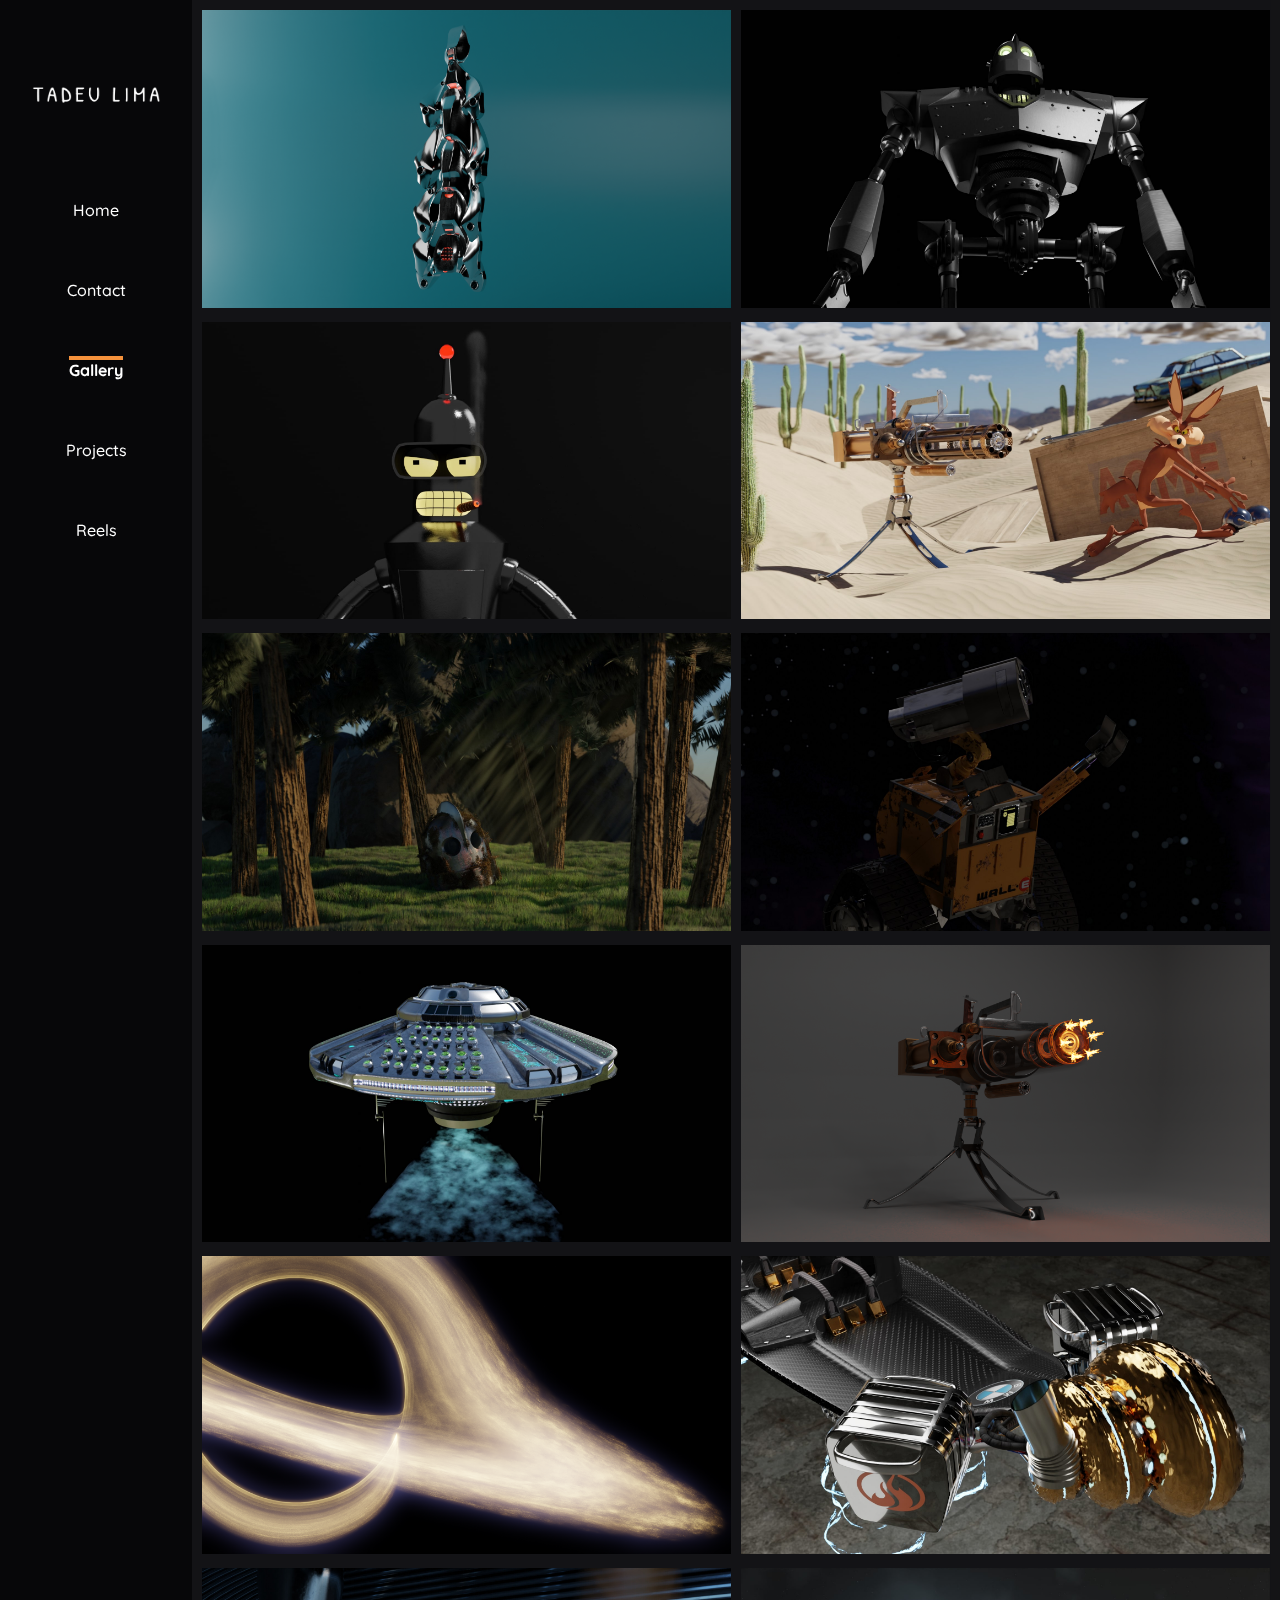
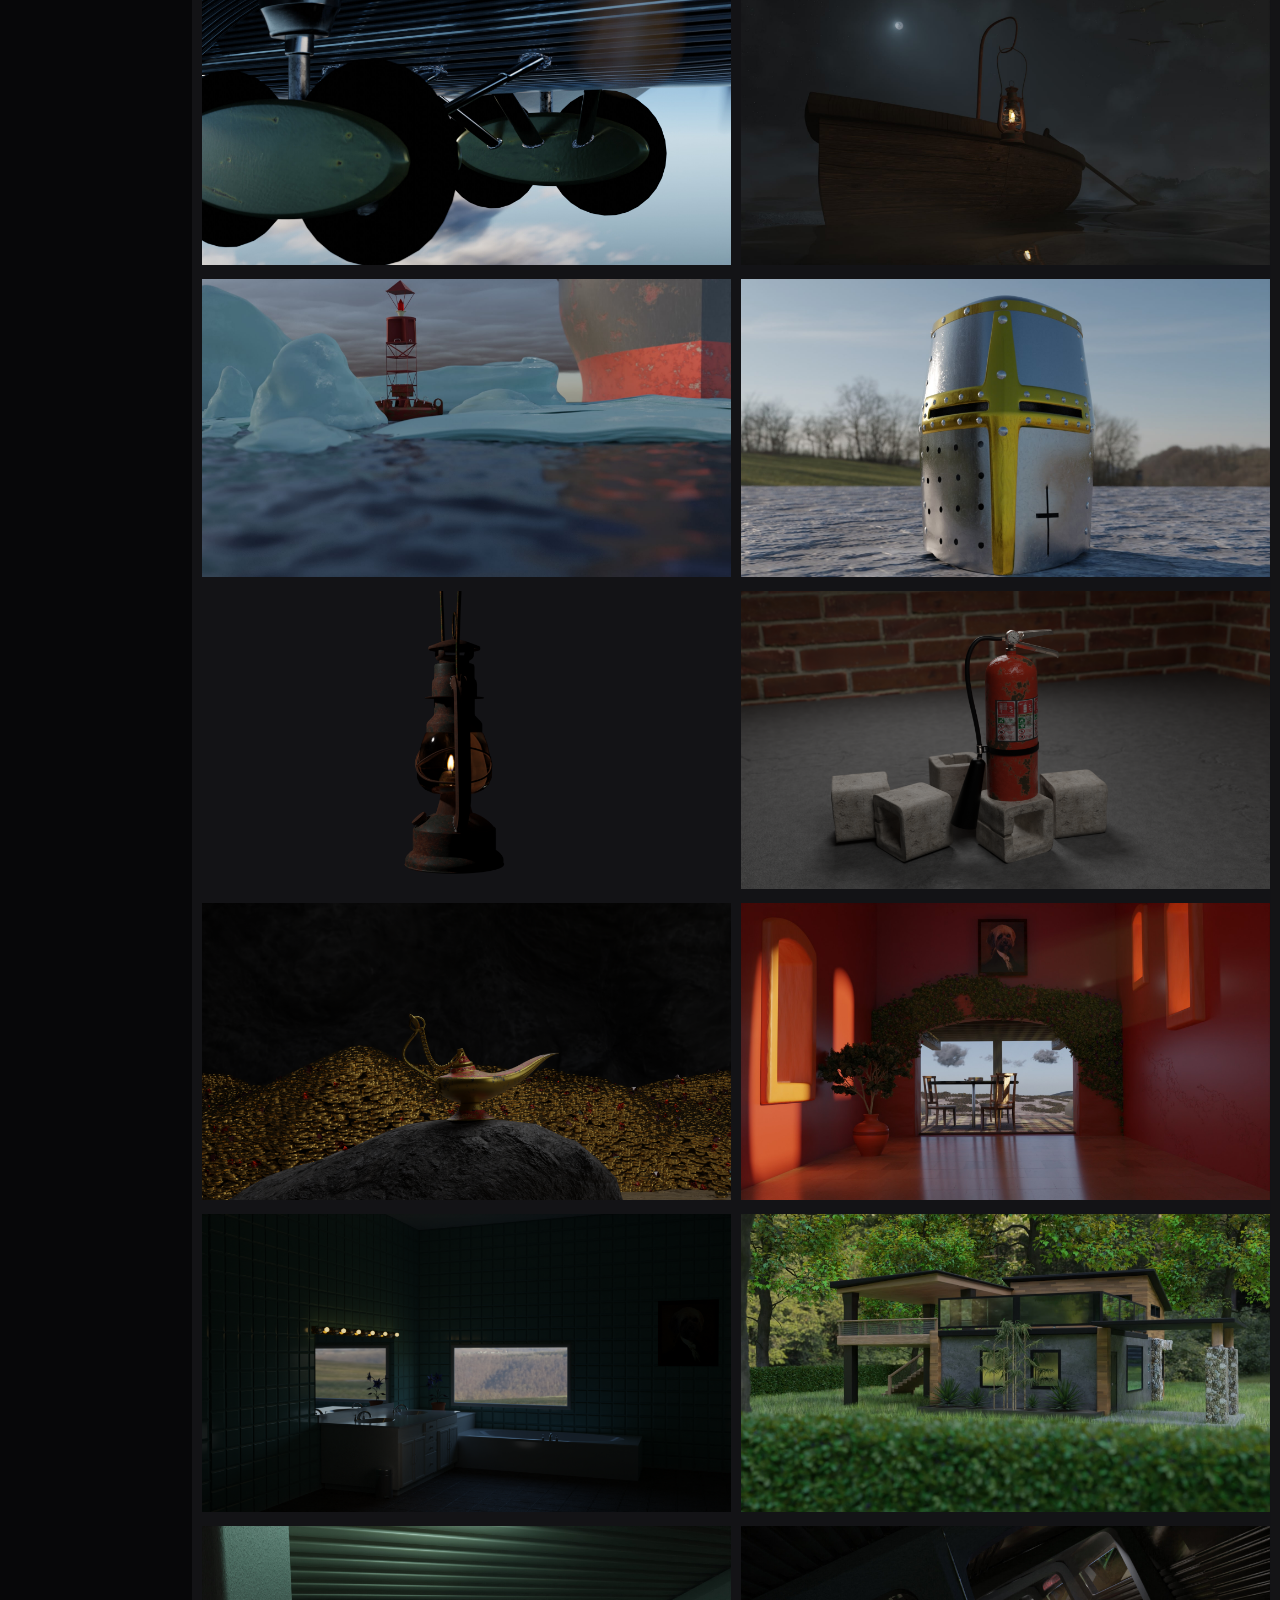
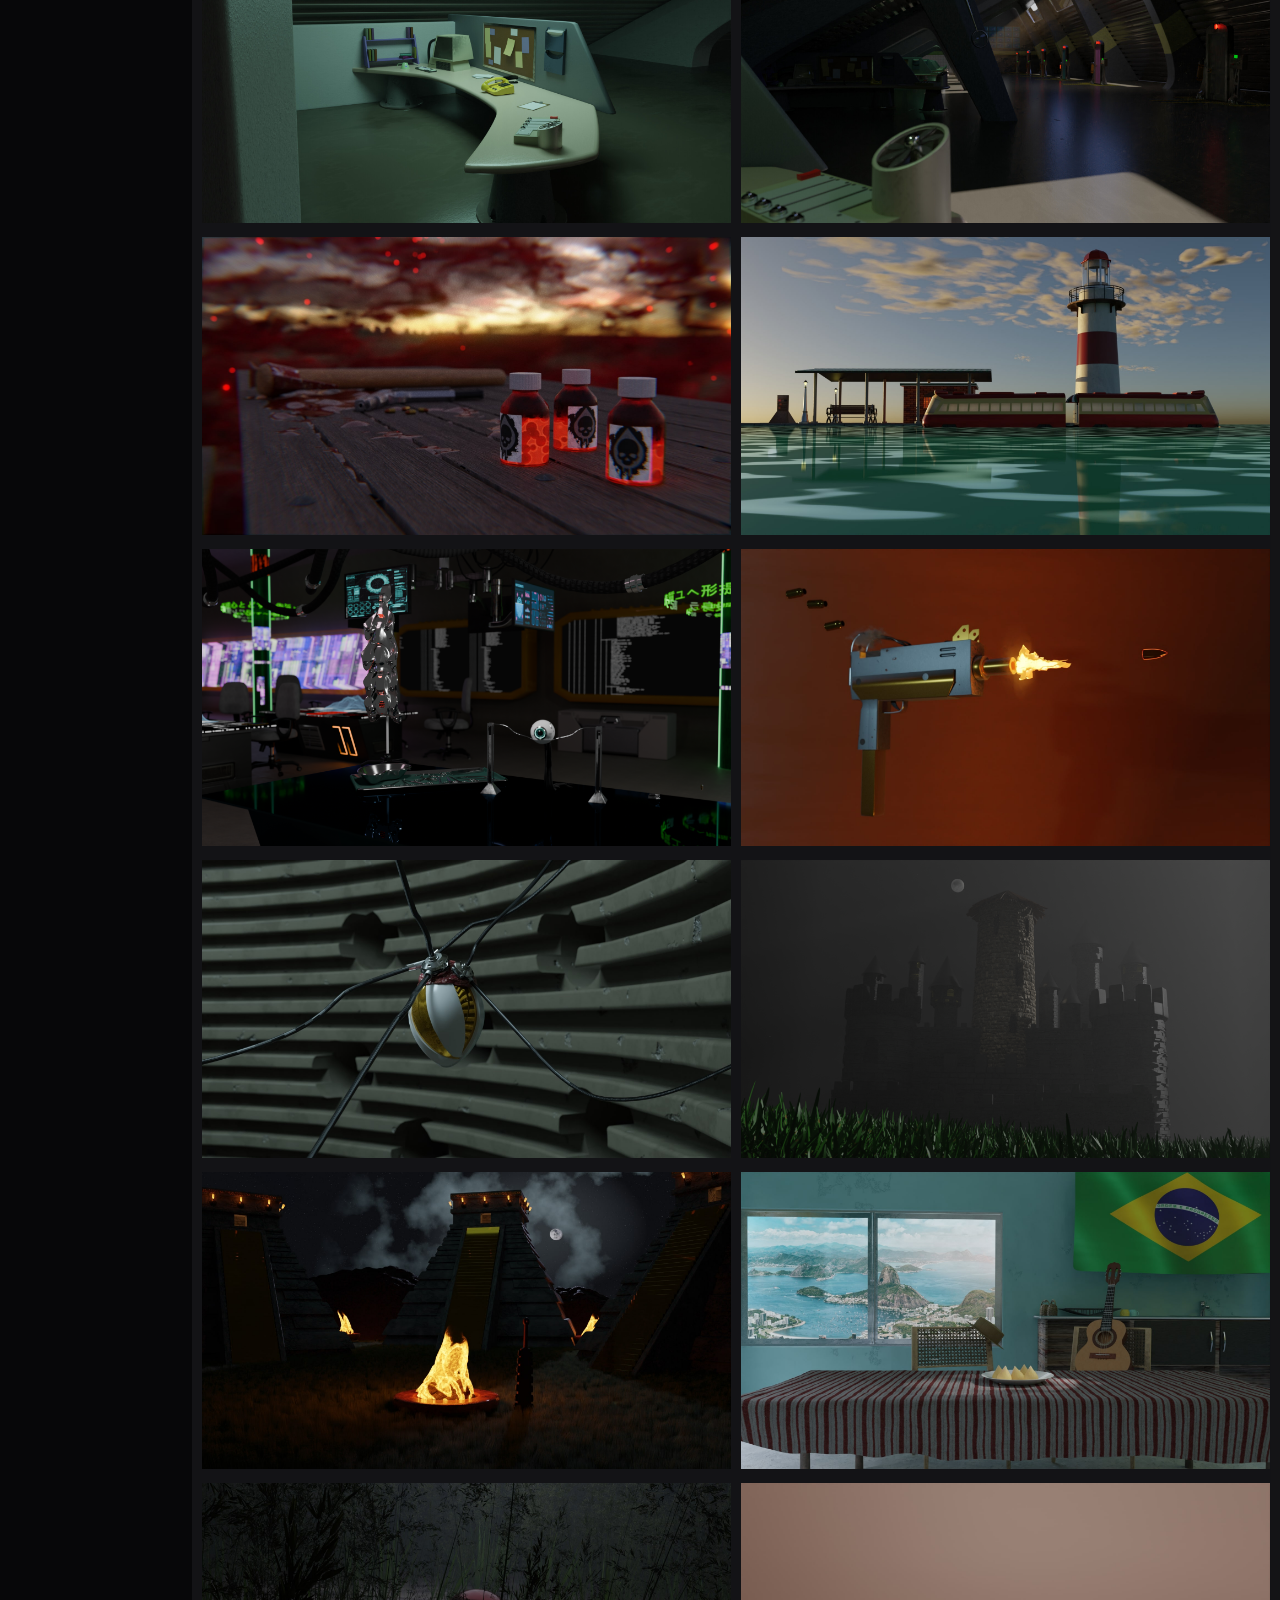
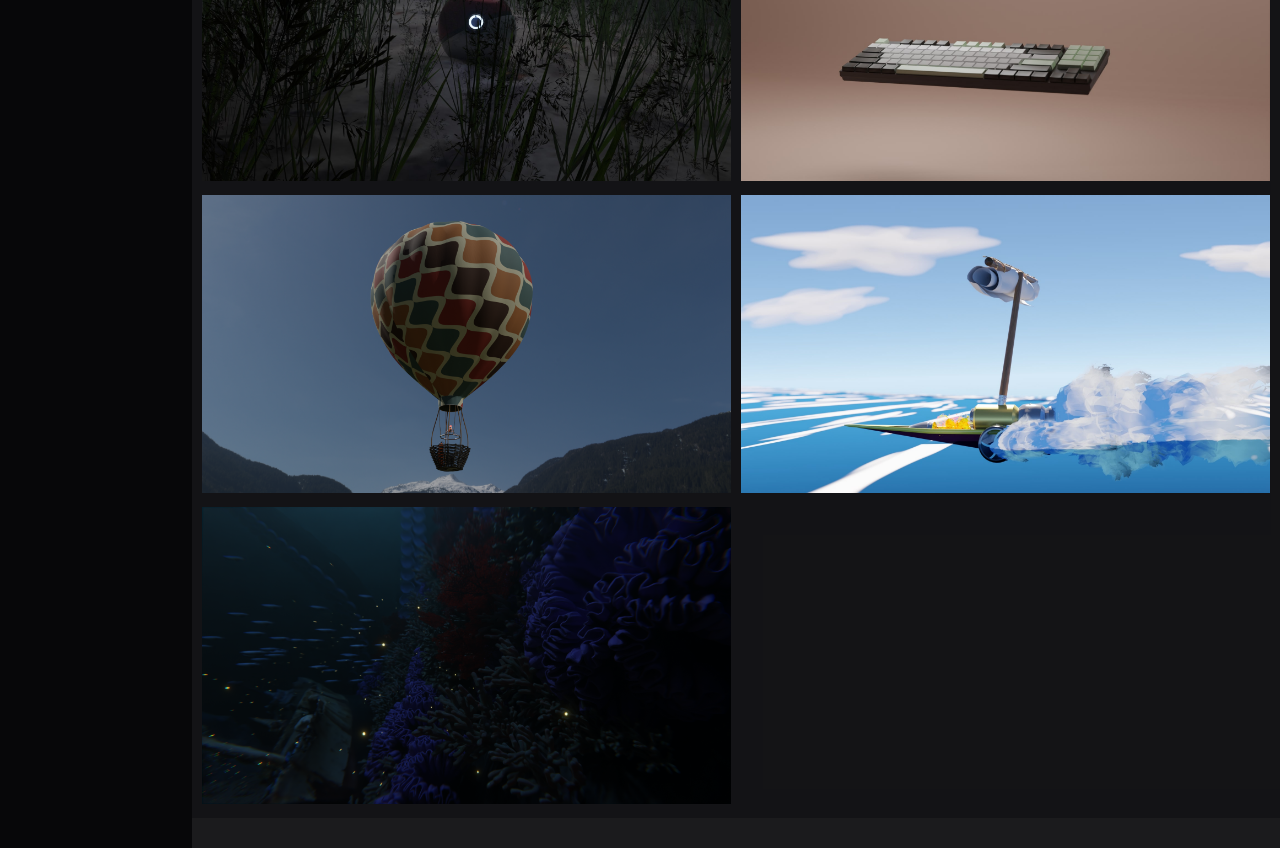
==== gallery/index.html @ 5e8dcda6 "first commit" ====
<!DOCTYPE html>
<html>
<head>
	<title>Two Wrapper Elements</title>
	<meta charset="UTF-8">
	<meta http-equiv="X-UA-Compatible" content="IE=edge">
	<meta name="viewport" content="width=device-width, initial-scale=1.0">
    <link rel="stylesheet" href="css/style.css">
    <link rel="preconnect" href="https://fonts.googleapis.com">
	<link rel="preconnect" href="https://fonts.gstatic.com" crossorigin>
	<link href="https://fonts.googleapis.com/css2?family=DM+Sans&display=swap" rel="stylesheet">
	<link rel="preconnect" href="https://fonts.googleapis.com">
	<link rel="preconnect" href="https://fonts.gstatic.com" crossorigin>
	<link href="https://fonts.googleapis.com/css2?family=DM+Sans&display=swap" rel="stylesheet">
	<link rel="preconnect" href="https://fonts.googleapis.com">
	<link rel="preconnect" href="https://fonts.gstatic.com" crossorigin>
	<link href="https://fonts.googleapis.com/css2?family=Quicksand:wght@300..700&display=swap" rel="stylesheet">
</head>
<body>
	<div class="wrapper-1">
		<div class="logo-container">
			<img src="../images/web_logo4.png">
		</div>
		<nav>
			<a href="../index.html">Home</a>
			<a href="../contact/index.html">Contact</a>
			<a href="../gallery/index.html"class="active">Gallery</a>
			<a href="../projects/index.html">Projects</a>
            <a href="../reels/index.html">Reels</a>

		</nav>

	</div>

		<div class="wrapper-2">

			<div class="img-grid">
				<div class="image-container img">
					<img src="../images/Sandevistan_Chrome.png">
				</div>
				<div class="image-container img">
					<img src="../images/IronGaint_welllit.jpg">
				</div>
				<div class="image-container img">
					<img src="../images/bender_face.jpg">
				</div>
				<div class="image-container img">
					<img src="../images/wile_shenanigans.jpg">
				</div>
				<div class="image-container img">
					<img src="../images/forgotten.jpg">
				</div>
				<div class="image-container img">
					<img src="../images/walle_closeup.jpg">
				</div>
				<div class="image-container img">
					<img src="../images/Galicen_ufo.jpg">
				</div>
				<div class="image-container img">
					<img src="../images/Gatling.png">
				</div>
				<div class="image-container img">
					<img src="../images/blackhole.png">
				</div>
				<div class="image-container img">
					<img src="../images/hoverwallpaper.jpg">
				</div>
				<div class="image-container img">
					<img src="../images/junkers_low.jpg">
				</div>
				<div class="image-container img">
					<img src="../images/Drifter.jpg">
				</div>
				<div class="image-container img">
					<img src="../images/buoy2.jpg">
				</div>
				<div class="image-container img">
					<img src="../images/helmr4.jpg">
				</div>
				<div class="image-container img">
					<img src="../images/oil lampp.png">
				</div>
				<div class="image-container img">
					<img src="../images/extinguisher.png">
				</div>
				<div class="image-container img">
					<img src="../images/lamp.jpg">
				</div>
				<div class="image-container img">
					<img src="../images/villa1.jpg">
				</div>
				<div class="image-container img">
					<img src="../images/Dreamhouse_bathroom.png">
				</div>
				<div class="image-container img">
					<img src="../images/houseconcept.jpg">
				</div>
				<div class="image-container img">
					<img src="../images/minc_desk.jpg">
				</div>
				<div class="image-container img">
					<img src="../images/screamroom.jpg">
				</div>
				<div class="image-container img">
					<img src="../images/State_Of_Decay.jpg">
				</div>
				<div class="image-container img">
					<img src="../images/seatrain_sundown.jpg">
				</div>
				<div class="image-container img">
					<img src="../images/Cyberoom.png">
				</div>
				<div class="image-container img">
					<img src="../images/UZI.jpg">
				</div>
				<div class="image-container img">
					<img src="../images/Cyber_Heart.jpg">
				</div>
				<div class="image-container img">
					<img src="../images/Mideival Castle.png">
				</div>
				<div class="image-container img">
					<img src="../images/AZtec_strong.jpg">
				</div>
				<div class="image-container img">
					<img src="../images/Hill_In_Brazil.jpg">
				</div>
				<div class="image-container img">
					<img src="../images/pokeball1.jpg">
				</div>
				<div class="image-container img">
					<img src="../images/keyboard.jpg">
				</div>
				<div class="image-container img">
					<img src="../images/airbaloon.png">
				</div>
				<div class="image-container img">
					<img src="../images/striker.jpg">
				</div>
				<div class="image-container img">
					<img src="../images/tentacles.png">
				</div>
				

			</div>

				<div id="carousel-modal" class="carousel-modal">
					<div class="carousel-container">
						<button id="prev-btn" class="prev">❮</button>
						<img id="carousel-image" src="" alt="Carousel Image">
						<button id="next-btn" class="next">❯</button>
						<button id="close-btn" class="close-btn">✖</button>
					</div>
				</div>

			</div>
		</div>

	<script>

		// Get elements
		const modal = document.getElementById("carousel-modal");
		const modalImage = document.getElementById("carousel-image");
		const closeBtn = document.getElementById("close-btn");
		const prevBtn = document.getElementById("prev-btn");
		const nextBtn = document.getElementById("next-btn");
		const galleryImages = document.querySelectorAll(".img-grid img");

		let currentIndex = 0;

		// Open modal
		galleryImages.forEach((img, index) => {
		img.addEventListener("click", () => {
			currentIndex = index;
			updateCarouselImage();
			modal.style.display = "flex";
		});
		});

		// Close modal
		closeBtn.addEventListener("click", () => {
		modal.style.display = "none";
		});

		// Navigate carousel
		prevBtn.addEventListener("click", () => {
		currentIndex = (currentIndex - 1 + galleryImages.length) % galleryImages.length;
		updateCarouselImage();
		});

		nextBtn.addEventListener("click", () => {
		currentIndex = (currentIndex + 1) % galleryImages.length;
		updateCarouselImage();
		});

		// Update carousel image
		function updateCarouselImage() {
		modalImage.src = galleryImages[currentIndex].src;
		}

		// Close modal on outside click
		modal.addEventListener("click", (e) => {
		if (e.target === modal) {
			modal.style.display = "none";
		}
		});

	</script>

</body>
</html>
---- gallery/css/style.css ----
body {
	margin: 0;
	padding: 0;
	display: grid;
	grid-template-columns: .6fr 3.4fr;
    grid-template-rows: 1fr;
	height: 100vh;
    background-color: rgba(20, 20, 22, 0.967);

}

.wrapper-1 { /* header */
    top: 0;
	background-color: #070709;
	padding: 15px;
	display: flex;
	flex-direction: column;
    height: 100%;
    position: sticky;
    z-index: 100;

}

.wrapper-2 {
    display: flex;
    flex-wrap: wrap;
    justify-content: center;
    align-items: stretch;
    flex-grow: 1; /* Fill remaining space */
    background-color: rgba(20, 20, 22, 0.967);
    margin-bottom: 0px;  
    height: 100%;
}

nav {
	display: flex;
	flex-direction: column;
	justify-content: center;
	align-items: center;
	color: white;
    position: sticky;
    top: 0;
    z-index: 100;
	font-family: "Quicksand", sans-serif;
	font-optical-sizing: auto;
	font-weight: 500;
	font-style: normal;

}

nav a {
	color: white;
	text-decoration: none;
	margin: 30px;
	font-size: 16px;
}

nav a.active {
	font-weight: bold;
	text-decoration: 4px overline rgb(245, 146, 60);
}

.logo-container {
	display: flex;
	flex-direction: column;
	width: 100%;
	height: 150px;
	align-self: center;
	margin-top: 5px;
}

.logo-container img {
	width: 100%;
	height: 100%;
	object-fit: contain;
}

.backhome{
	margin-left: 40px;
	margin-top:680px;
	width: auto;
	position: fixed;
}

.backhome h3{
	font-size: 18px;
	margin-top: 40px;
	color: aliceblue;
}

.Backto-container{
	display: block;
	block-size: fit-content;
	align-items: center;
	width: fit-content;
	rotate: 180deg;
	margin-left: 30px;

}

.img-grid {
	display: grid;
	grid-template-columns: repeat(auto-fit, minmax(350px, 1fr));
	gap: 10px;
	padding: 10px;
  }
  
  .image-container img {
	width: 100%;
	height: auto;
	cursor: pointer;
	transition: transform 0.3s;
  }
  
  .image-container img:hover {
	transform: scale(1.05);
  }
  


/*********************** CAROUSEL FUNCTIONALITY ************************/
.carousel-modal {
	display: none; /* Initially hidden */
	position: fixed;
	top: 0;
	left: 0;
	width: 100vw;
	height: 100vh;
	background-color: rgba(0, 0, 0, 0.9);
	z-index: 1000;
	align-items: center;
	justify-content: center;
  }
  
  .carousel-container {
	position: relative;
	max-width: 80%;
	max-height: 80%;
	display: flex;
	align-items: center;
	justify-content: space-between;
  }
  
  #carousel-image {
	max-width: 100%;
	max-height: 100%;
  }
  
  .close-btn {
	position: absolute;
	top: 20px;
	right: 20px;
	color: white;
	font-size: 30px;
	cursor: pointer;
  }
  
  .prev, .next {
	color: white;
	font-size: 30px;
	background: none;
	border: none;
	cursor: pointer;
	position: absolute;
	top: 50%;
	transform: translateY(-50%);
  }
  
  .prev {
	left: 10px;
  }
  
  .next {
	right: 10px;
  }

@media screen and (max-width: 600px) {
	body{
		grid-template-columns: 1fr;
		grid-template-rows: 20% auto;
		margin: 0;
		padding: 0;
		box-sizing: border-box;
		width: 100vw;
		height: 100vh;
	}

	.wrapper-1 { /* header, flex column with logo, and nav */ 
		top: 0;
		background-color: #070709;
		padding: 3px;
		display: flex;
		flex-direction: column;
		height: 100%;
		position: sticky;
		z-index: 100;
	
	}

    .wrapper-2 {
        display: flex;
        flex-direction: wrap;
        justify-content: center;
        align-items: stretch;
        height: 100%; /* Adjust the height as needed */
        background-color: rgba(20, 20, 22, 0.967);
    }

	nav {
		display: flex; /* this orients the nav into a row*/
		flex-direction: row;
		align-items: center;
		justify-content: center;
		color: white;
		height: auto;
		width: auto;
	}
	
	nav a {
		color: white;
		text-decoration: none;
		margin: 5px;
		font-size: 14px;
	}

    .logo-container {
		display: flex;
		flex-direction: row;
		width: auto;
		height: 80px;
		align-self: center;
	}
	
	.logo-container img {
		width: 100%;
		height: 100%;
		object-fit: contain;
	}

    .nav-links {
        position: absolute;
        top: 80px;
        width: 100%;
        background-color: #070709;
        height: calc(100);
        width: auto;
	}

    .grid-item img {
        width: 100%;
        height: auto;
        object-fit: cover;
        border-radius: 10px;
    }

    .img-grid {
        display: grid;
        grid-template-columns: 1fr;
        grid-template-rows: repeat(auto, auto);
        column-gap: 11px;
        row-gap: 12px;
        height: auto;
        width: 100%;
        margin-top: 15px;
    }

    .image-container img {
        width: 100%;
        height: auto;
        object-fit: cover;
    }
}
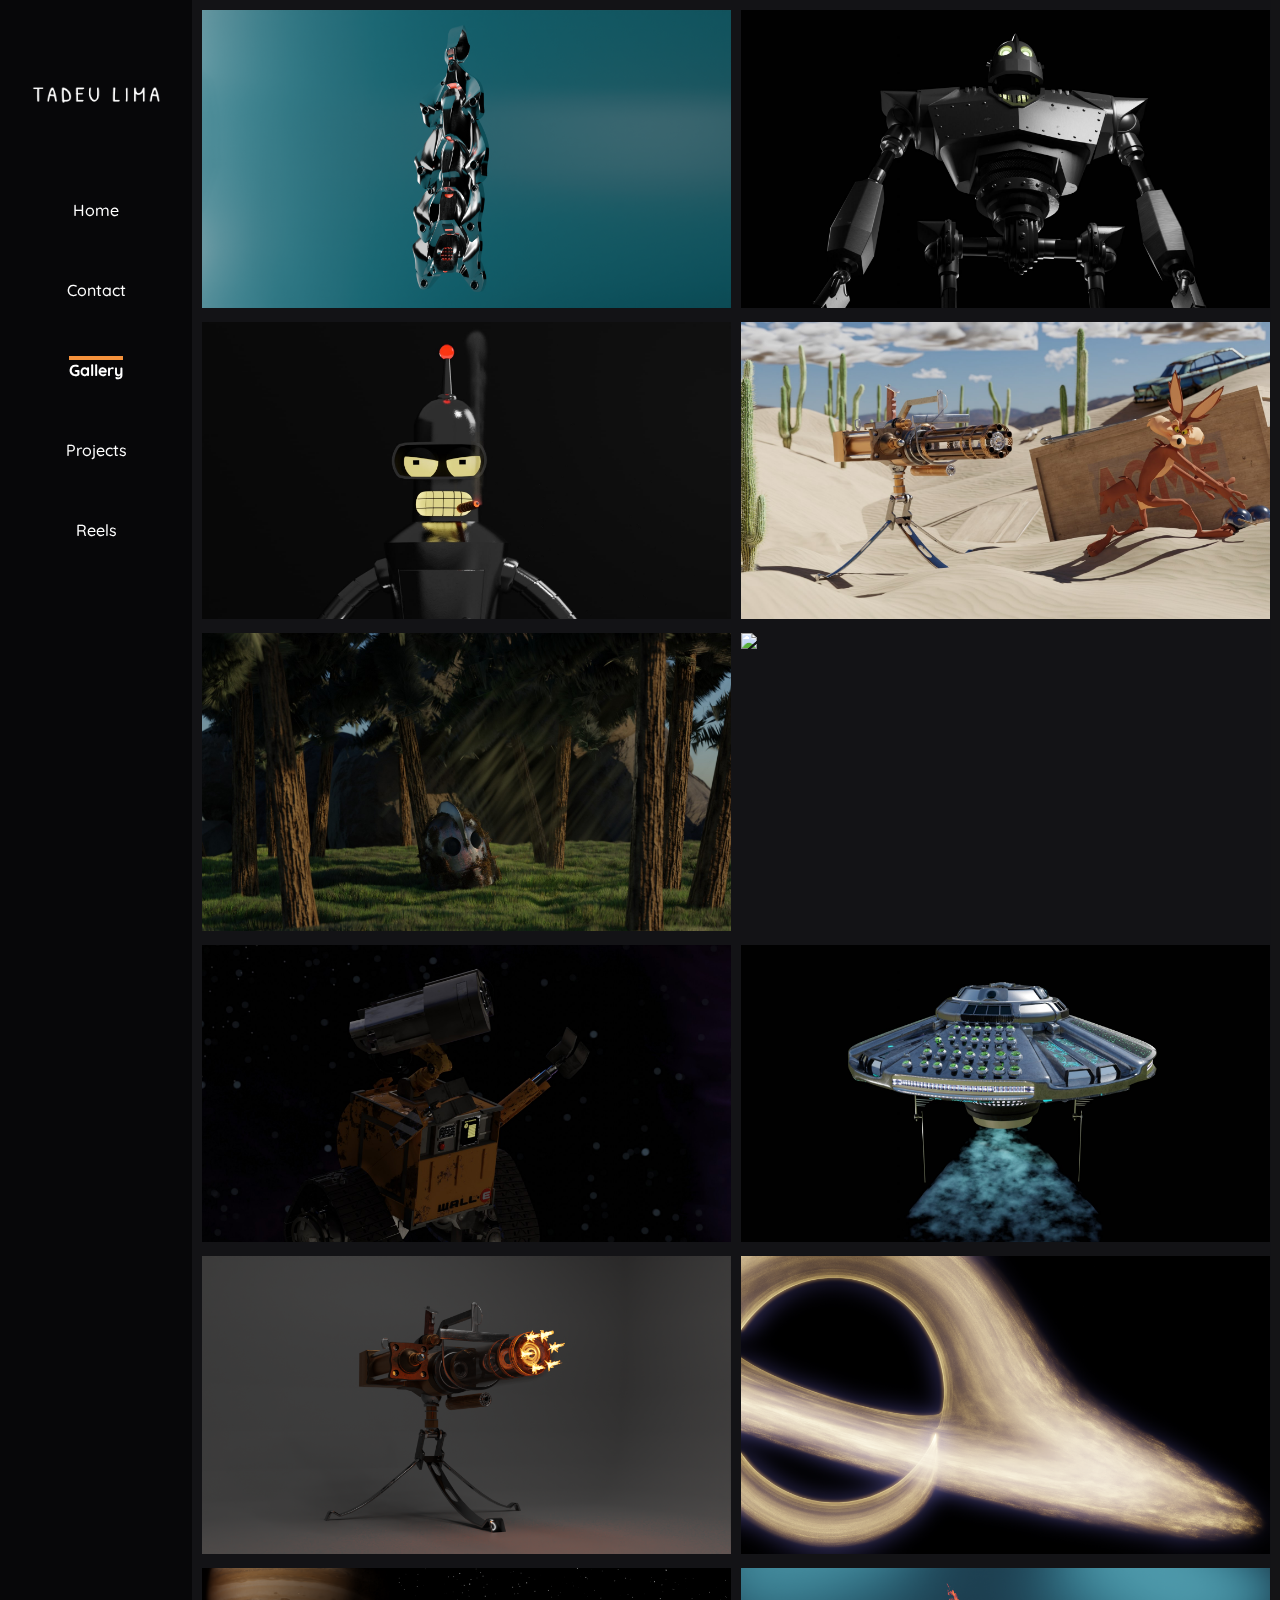
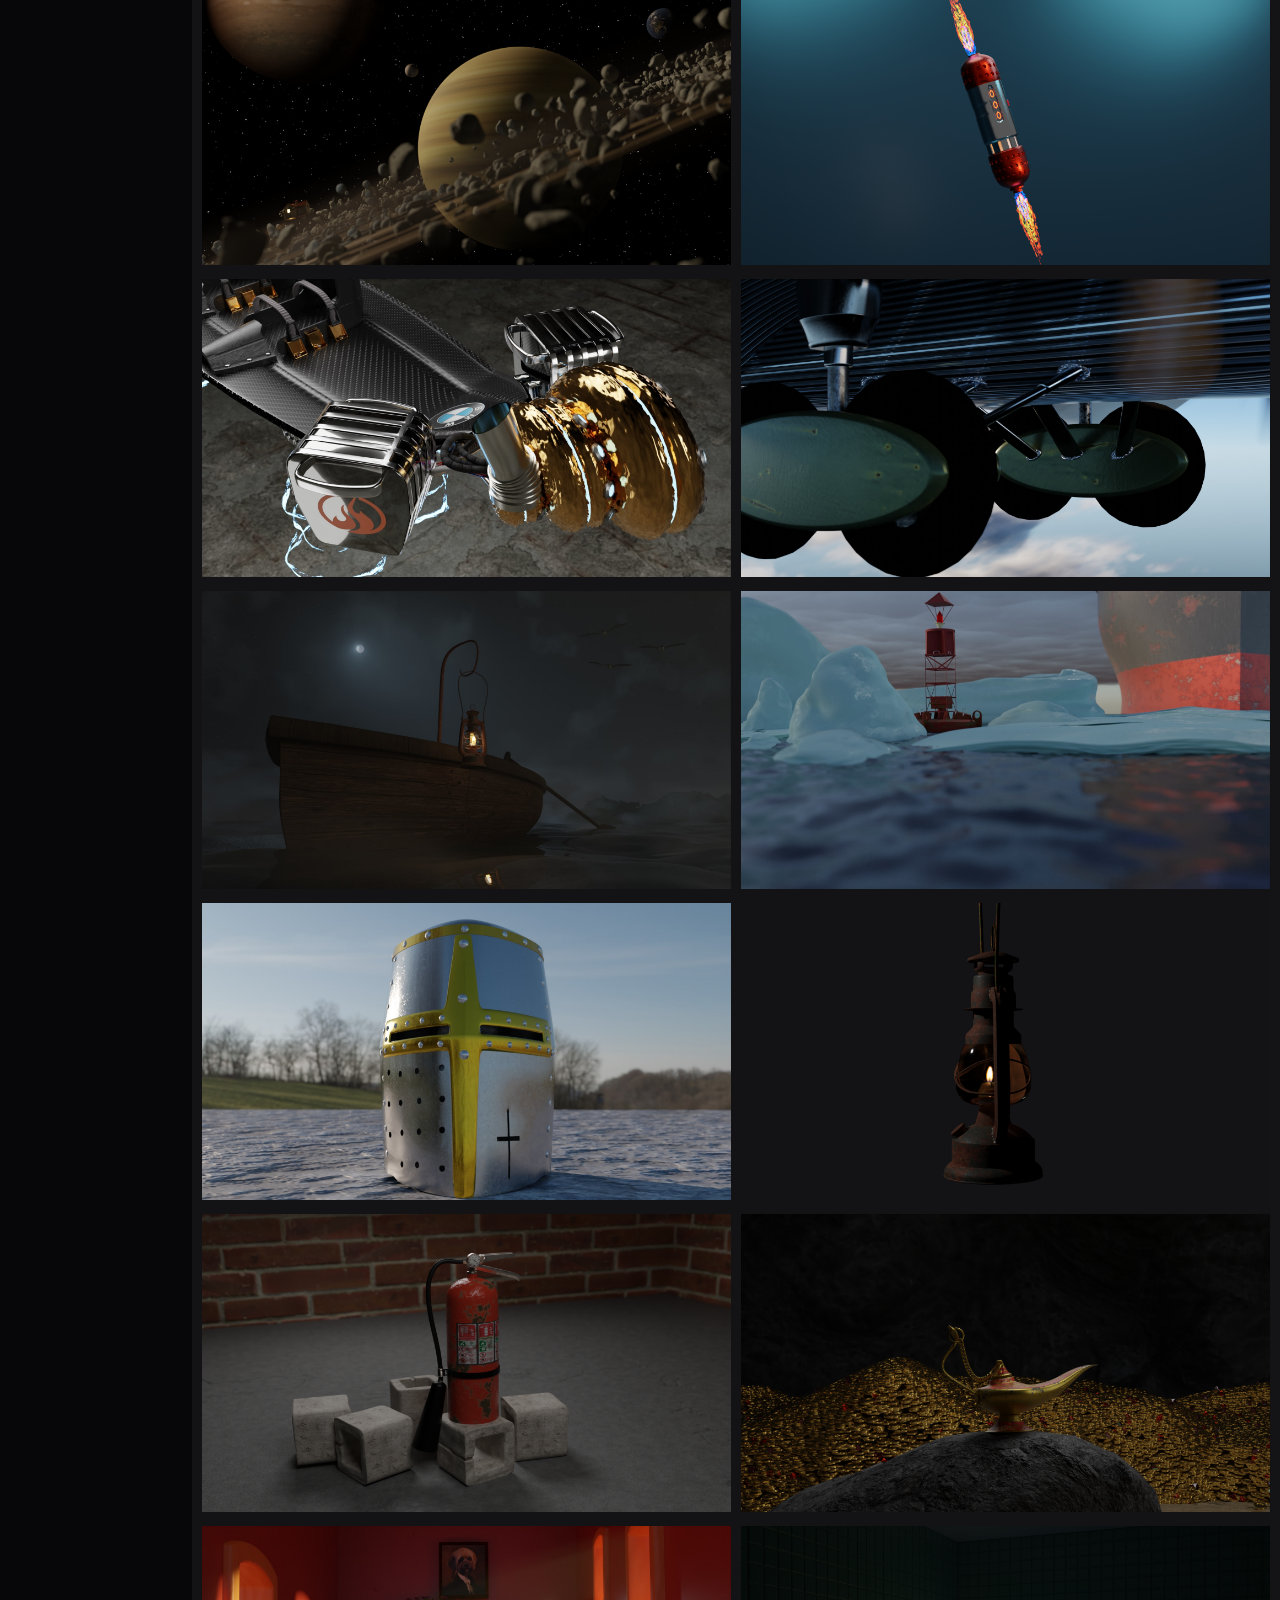
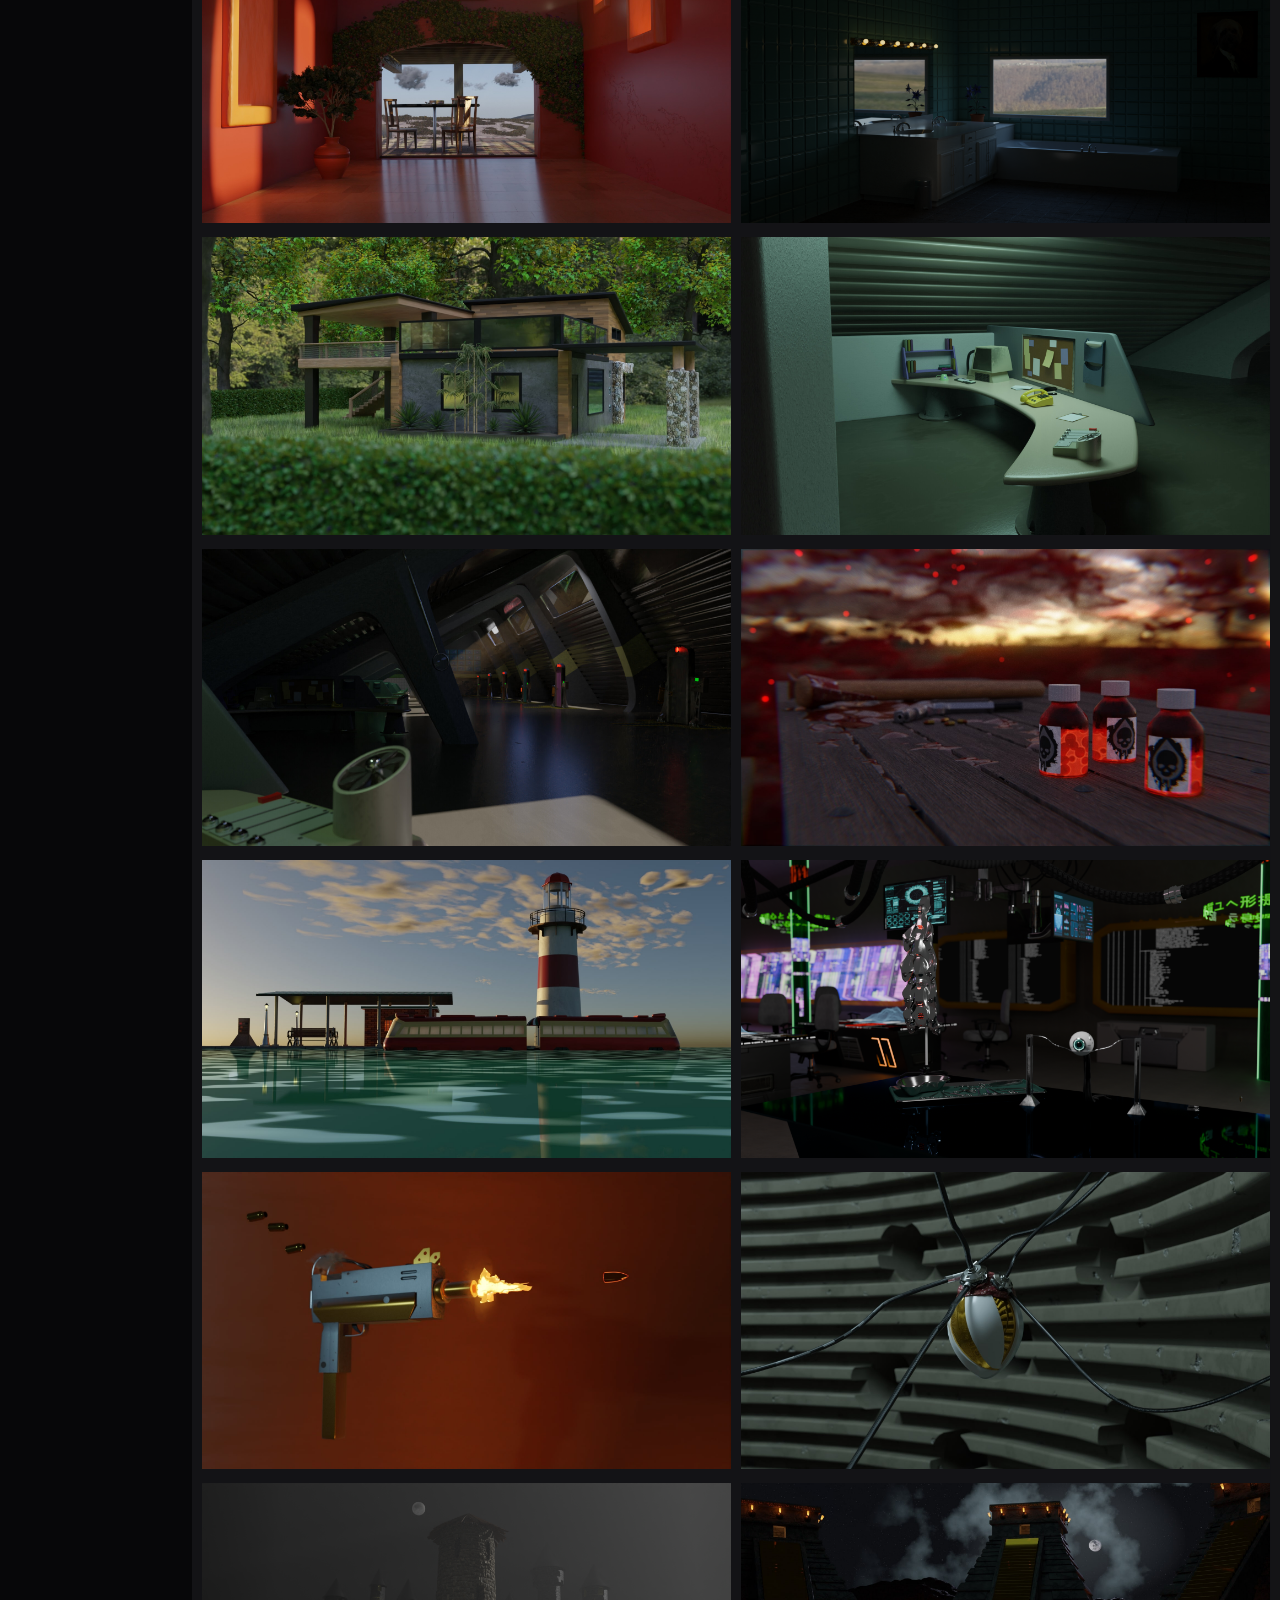
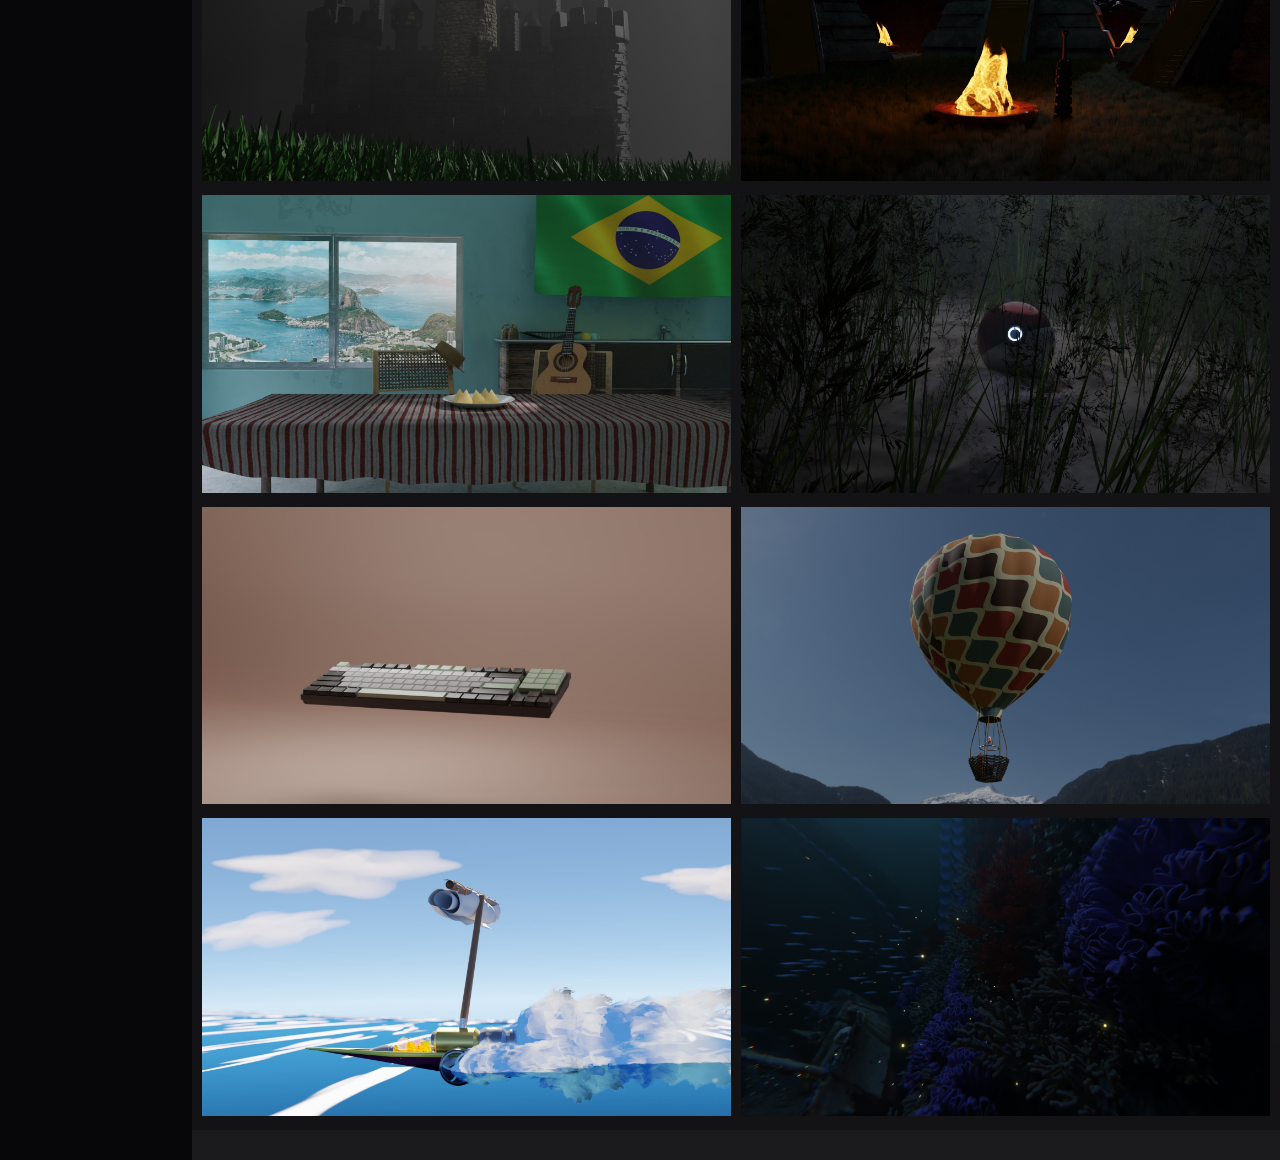
==== commit b86a18f8: "Added renders to gallery" ====
--- a/gallery/index.html
+++ b/gallery/index.html
@@ -51,6 +51,9 @@
 					<img src="../images/forgotten.jpg">
 				</div>
 				<div class="image-container img">
+					<img src="../images/TheVisitor.png">
+				</div>
+				<div class="image-container img">
 					<img src="../images/walle_closeup.jpg">
 				</div>
 				<div class="image-container img">
@@ -61,6 +64,12 @@
 				</div>
 				<div class="image-container img">
 					<img src="../images/blackhole.png">
+				</div>
+				<div class="image-container img">
+					<img src="../images/Zathura.png">
+				</div>
+				<div class="image-container img">
+					<img src="../images/Thhermite.png">
 				</div>
 				<div class="image-container img">
 					<img src="../images/hoverwallpaper.jpg">
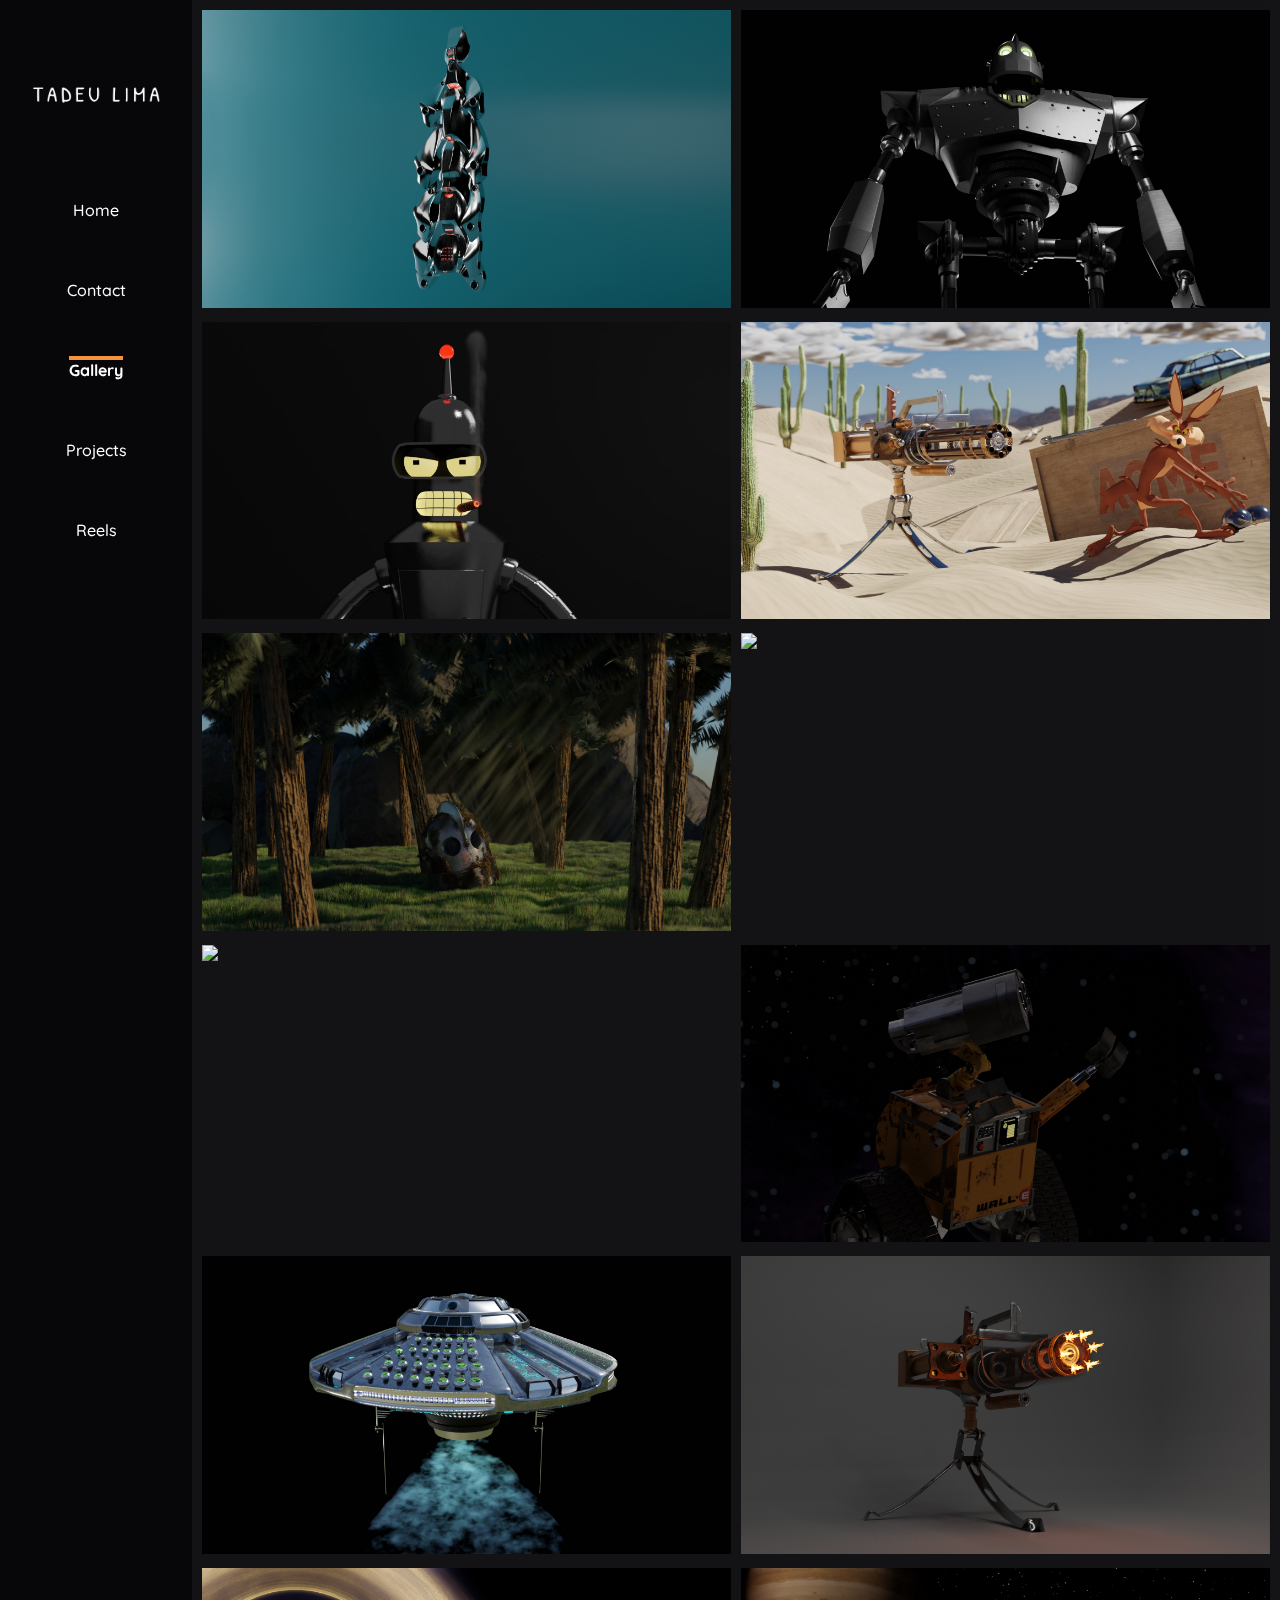
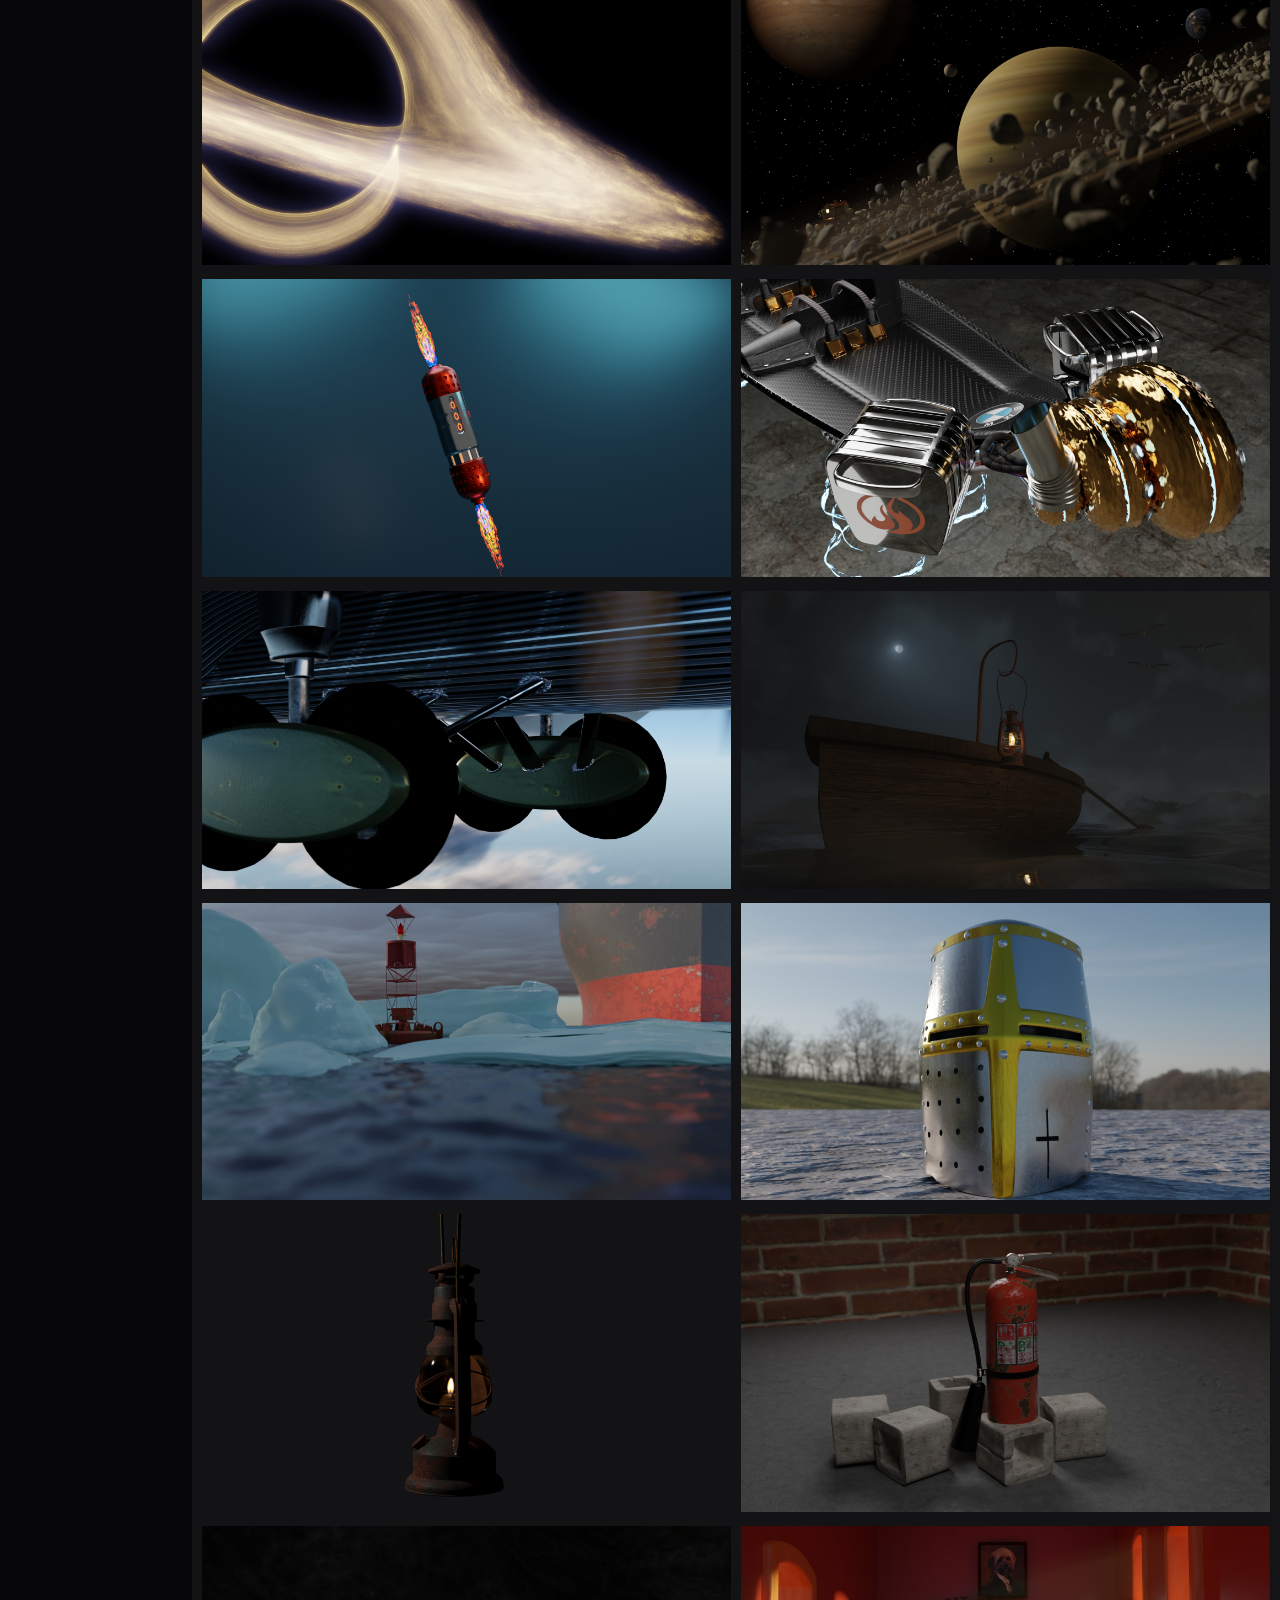
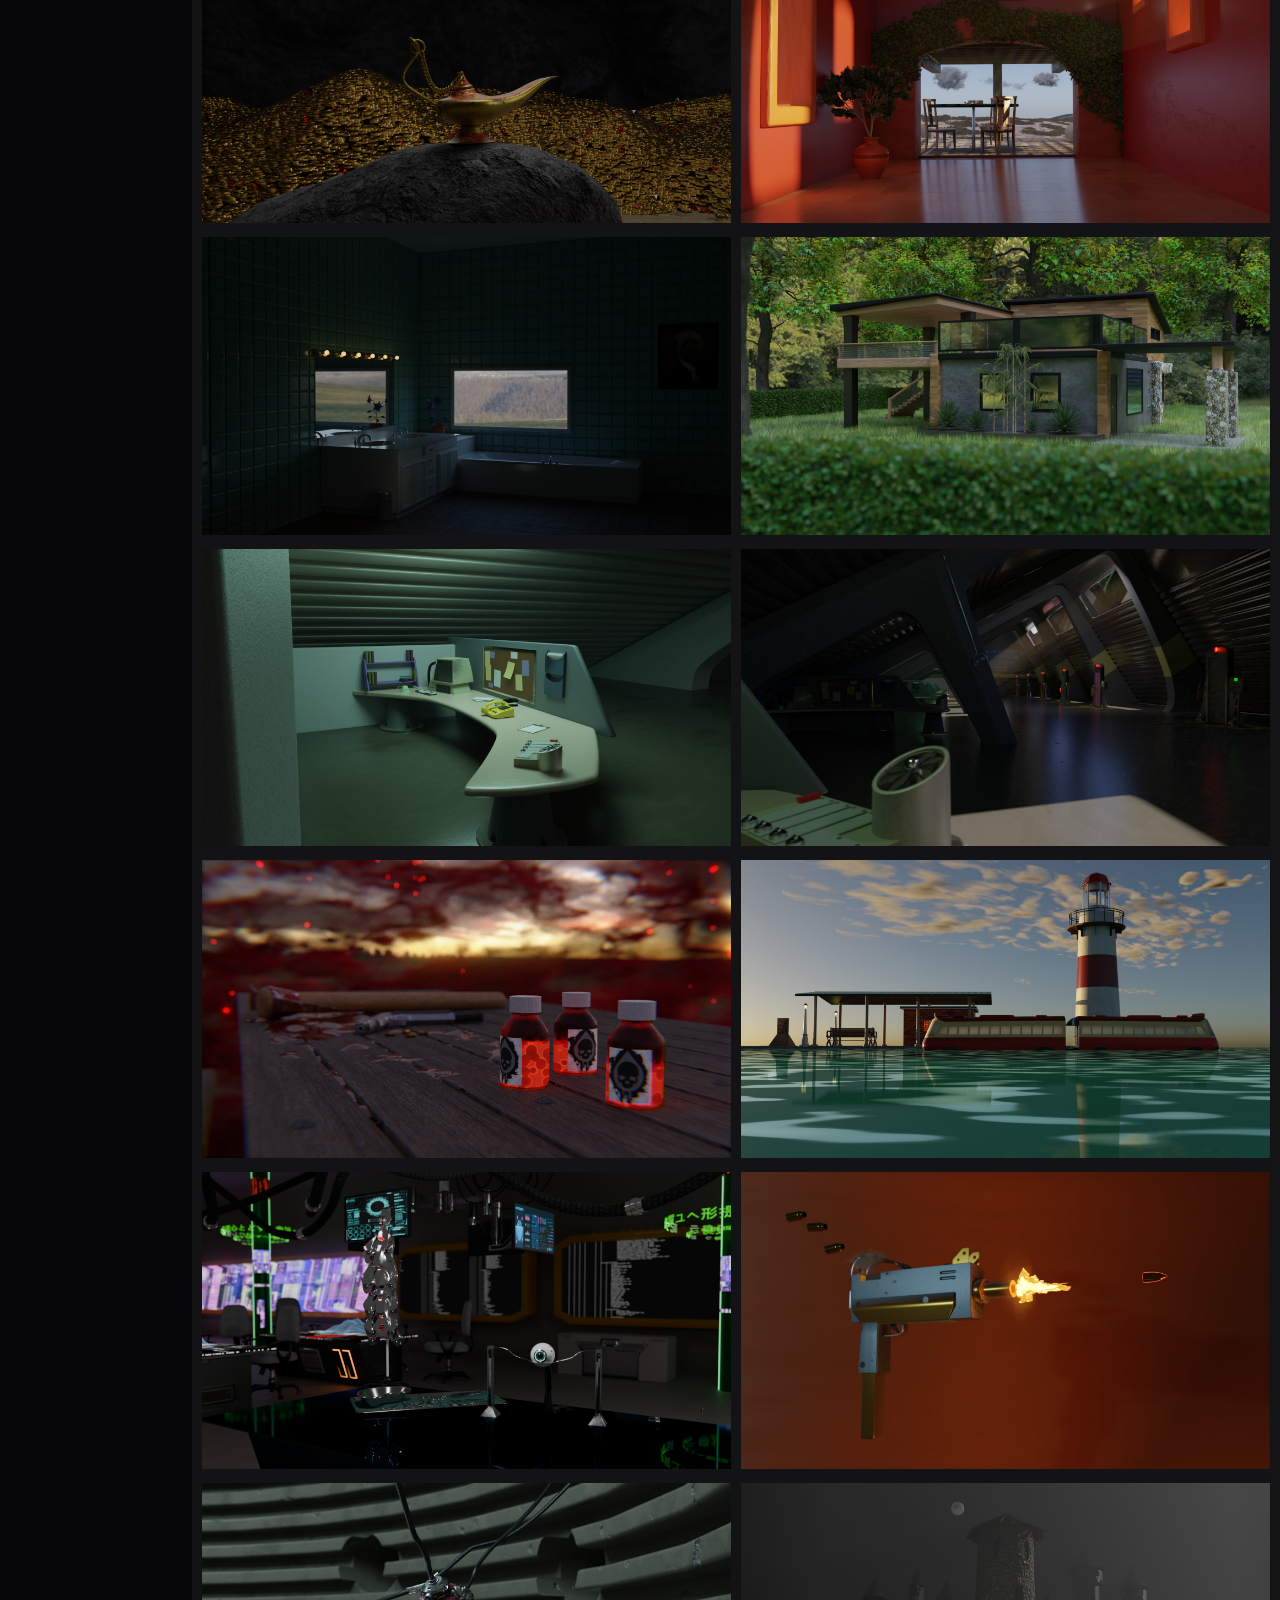
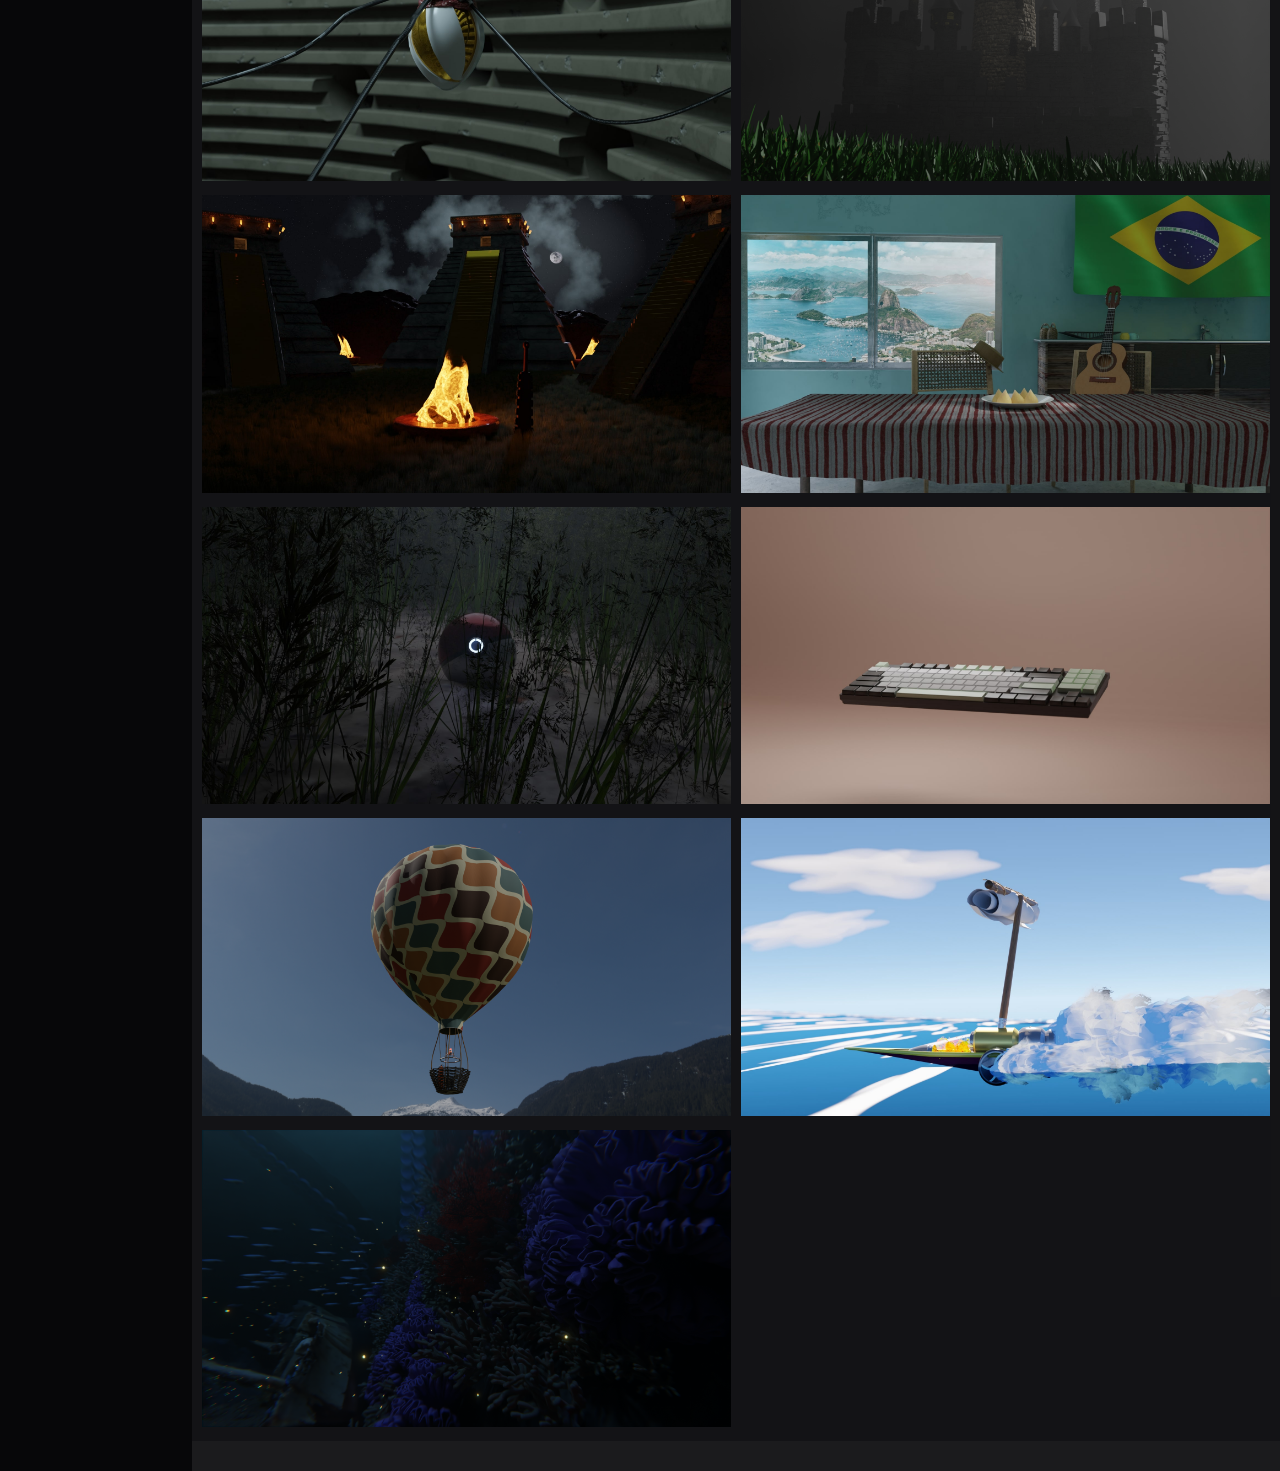
==== commit 9666154e: "new img" ====
--- a/gallery/index.html
+++ b/gallery/index.html
@@ -51,6 +51,9 @@
 					<img src="../images/forgotten.jpg">
 				</div>
 				<div class="image-container img">
+					<img src="../images/stateofdecaydusk">
+				</div>
+				<div class="image-container img">
 					<img src="../images/TheVisitor.png">
 				</div>
 				<div class="image-container img">
--- a/gallery/css/style.css
+++ b/gallery/css/style.css
@@ -148,11 +148,14 @@
   
   .close-btn {
 	position: absolute;
-	top: 20px;
-	right: 20px;
+	top: 5px;
+	right: 40px;
 	color: white;
 	font-size: 30px;
 	cursor: pointer;
+	background: transparent; /* Remove background */
+	border: none;            /* Remove border */
+	outline: none;           /* Remove focus outline */
   }
   
   .prev, .next {
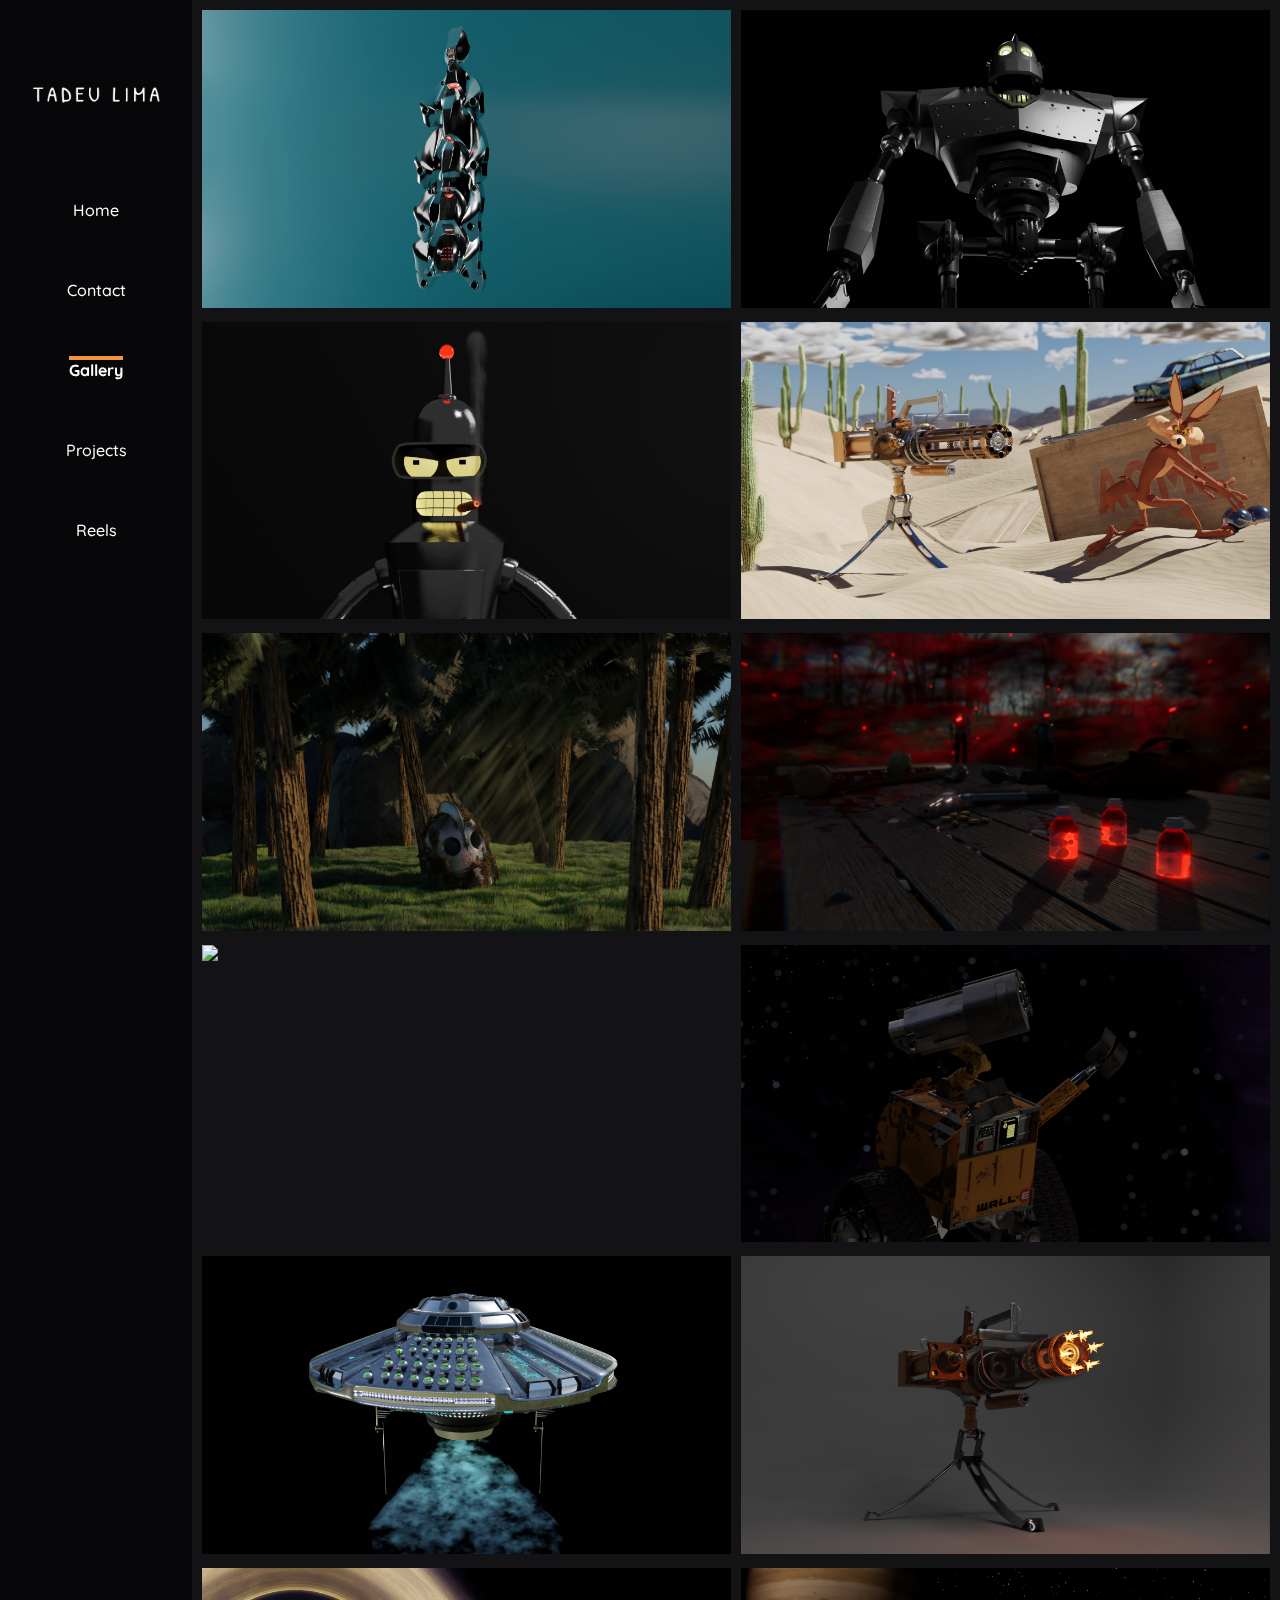
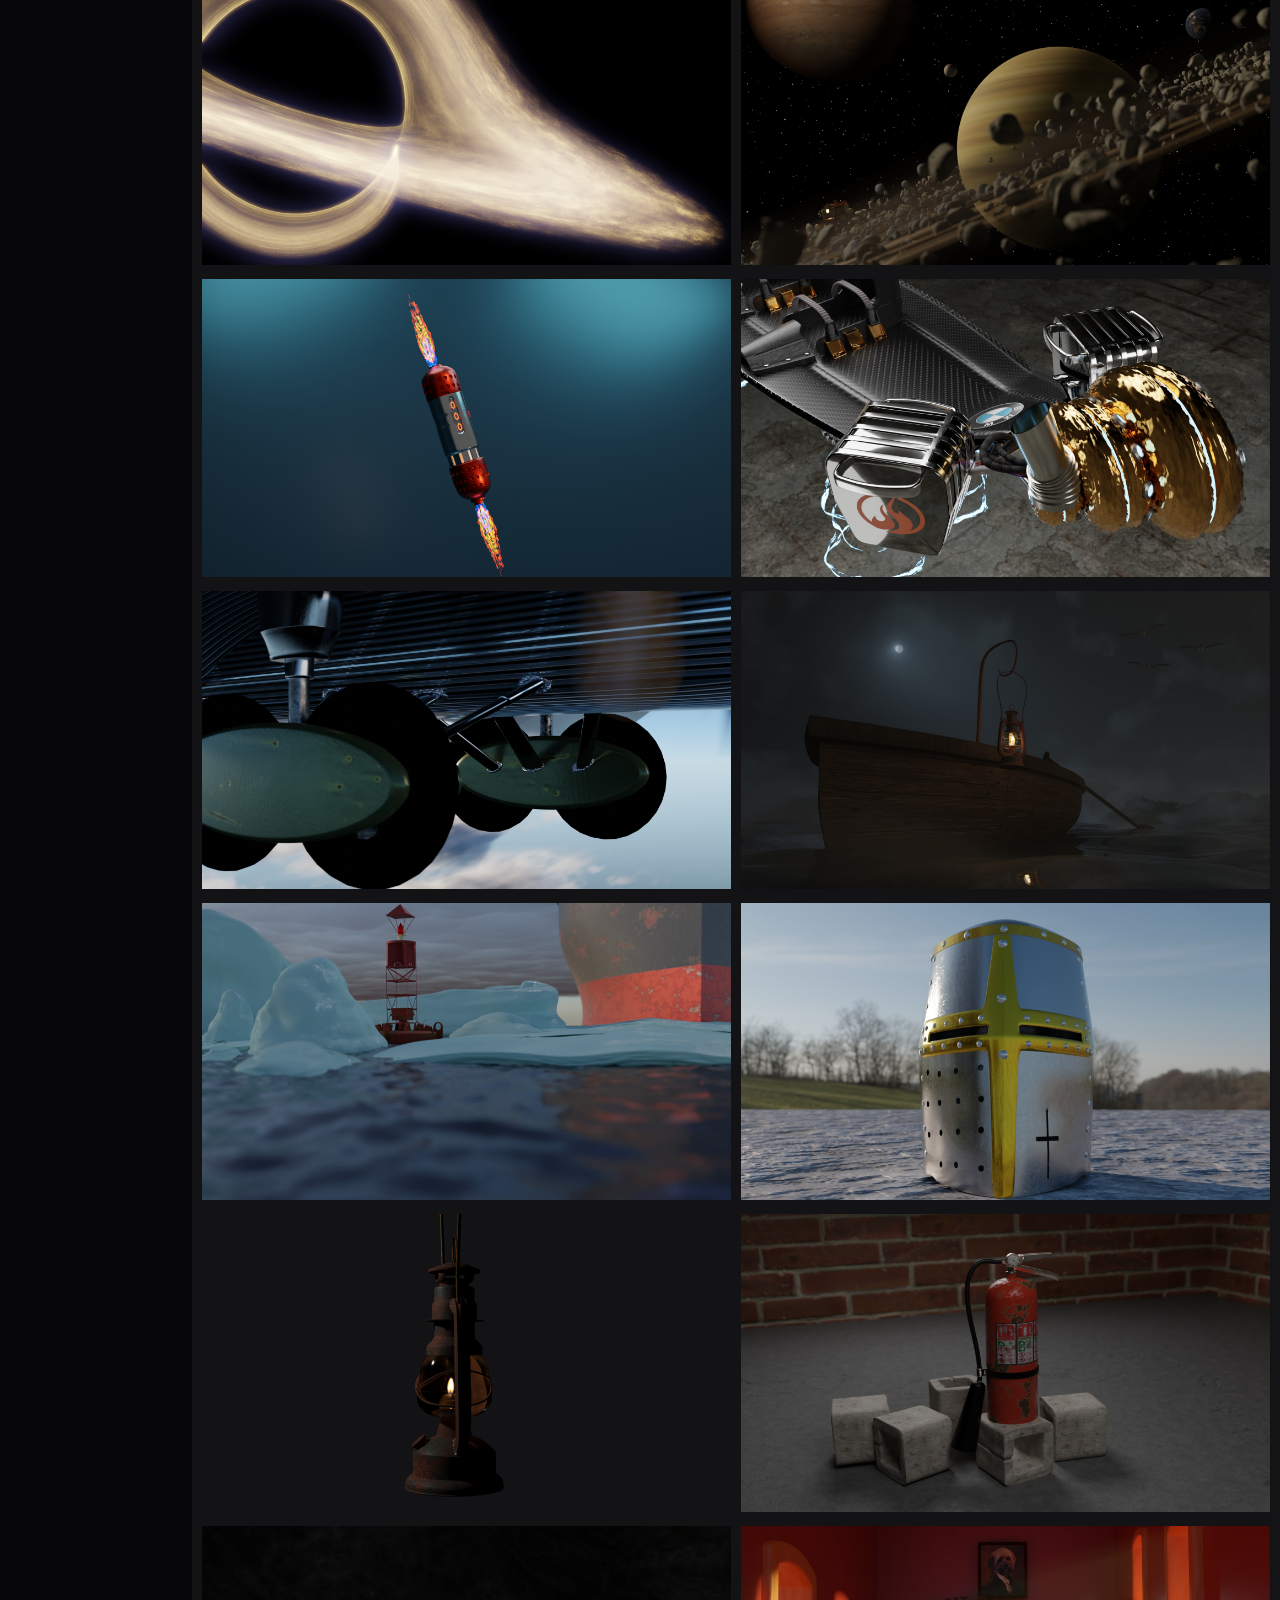
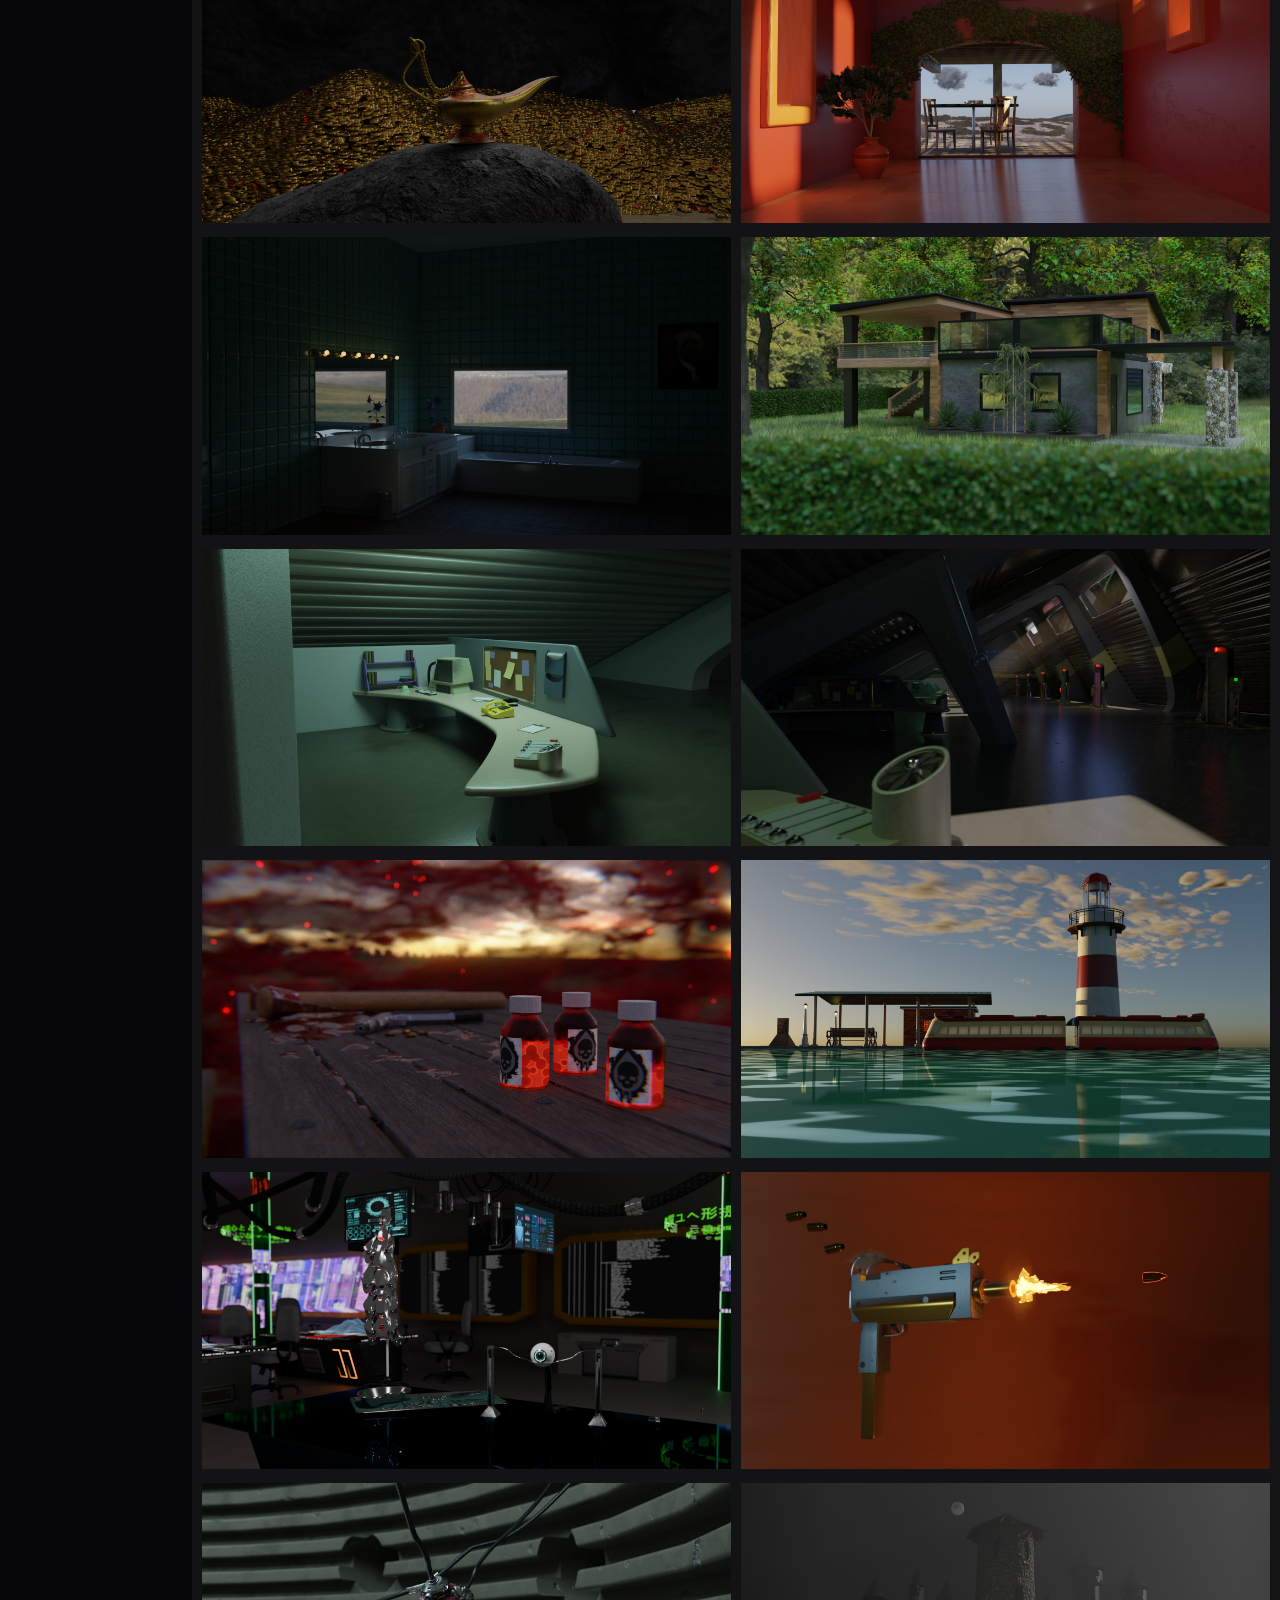
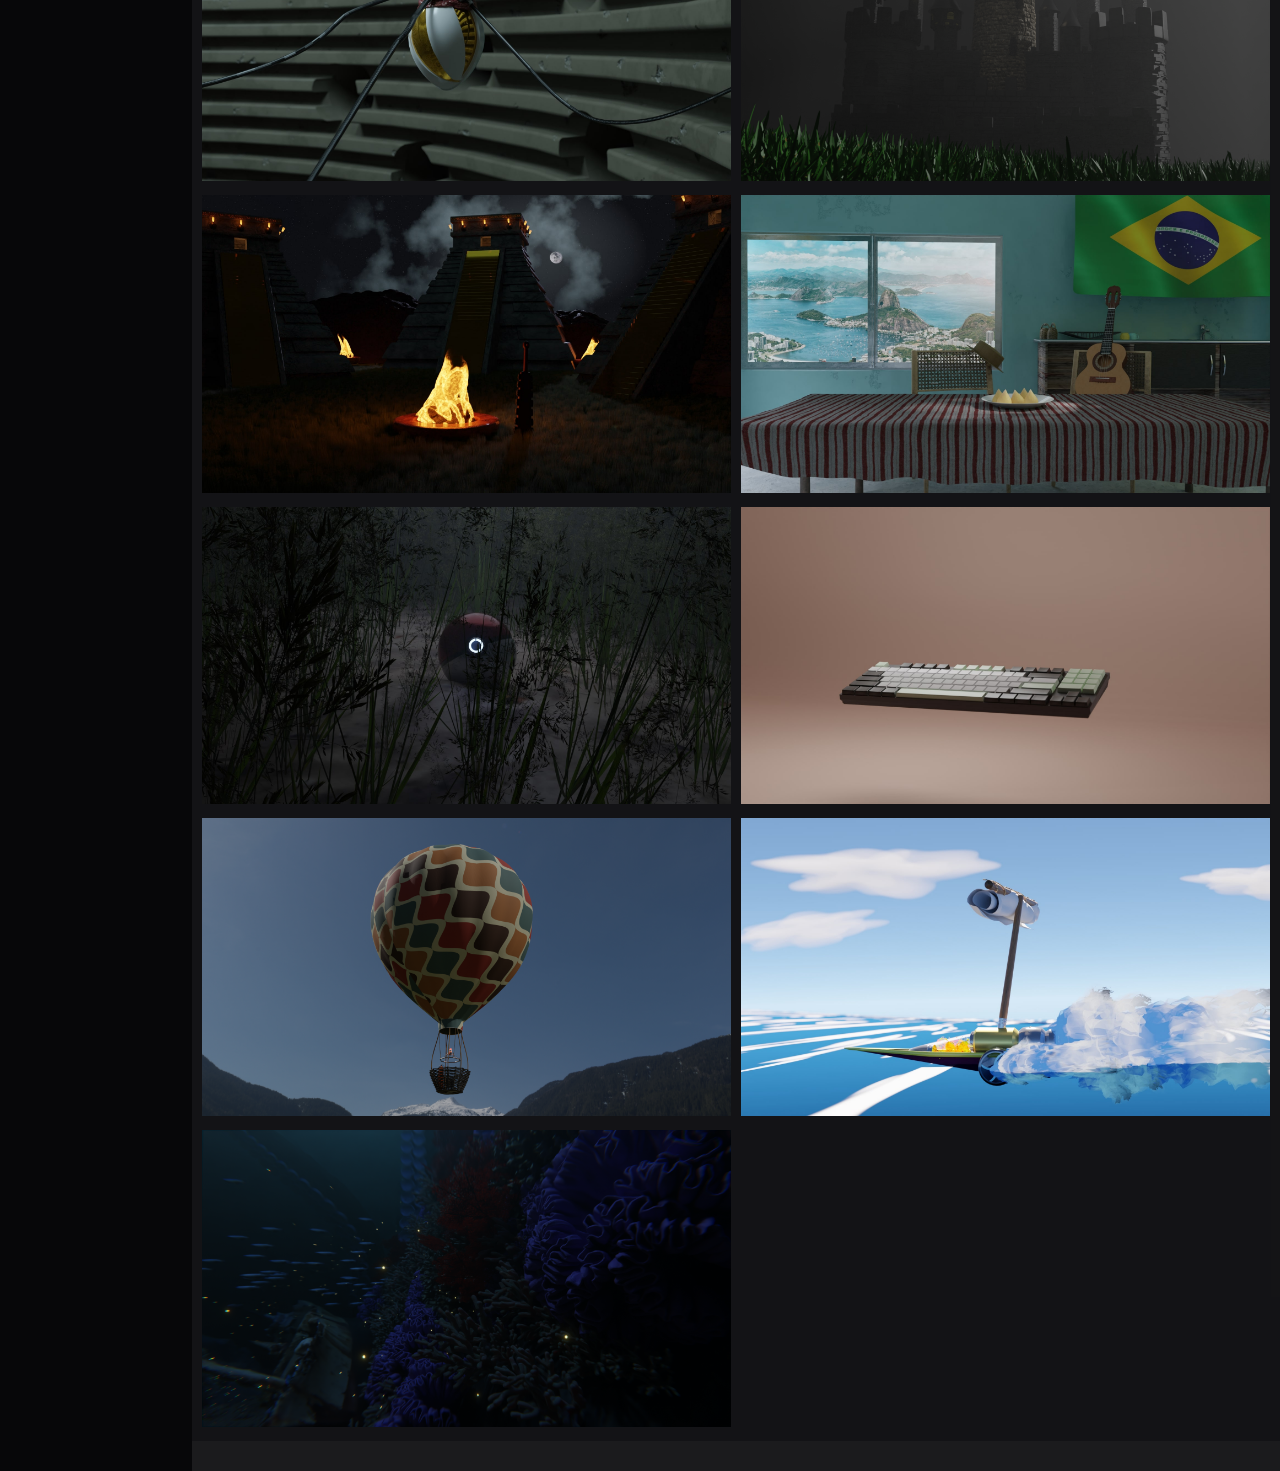
==== commit 1739e4db: "Update index.html" ====
--- a/gallery/index.html
+++ b/gallery/index.html
@@ -51,7 +51,7 @@
 					<img src="../images/forgotten.jpg">
 				</div>
 				<div class="image-container img">
-					<img src="../images/stateofdecaydusk">
+					<img src="../images/stateofdecaydusk.png">
 				</div>
 				<div class="image-container img">
 					<img src="../images/TheVisitor.png">
